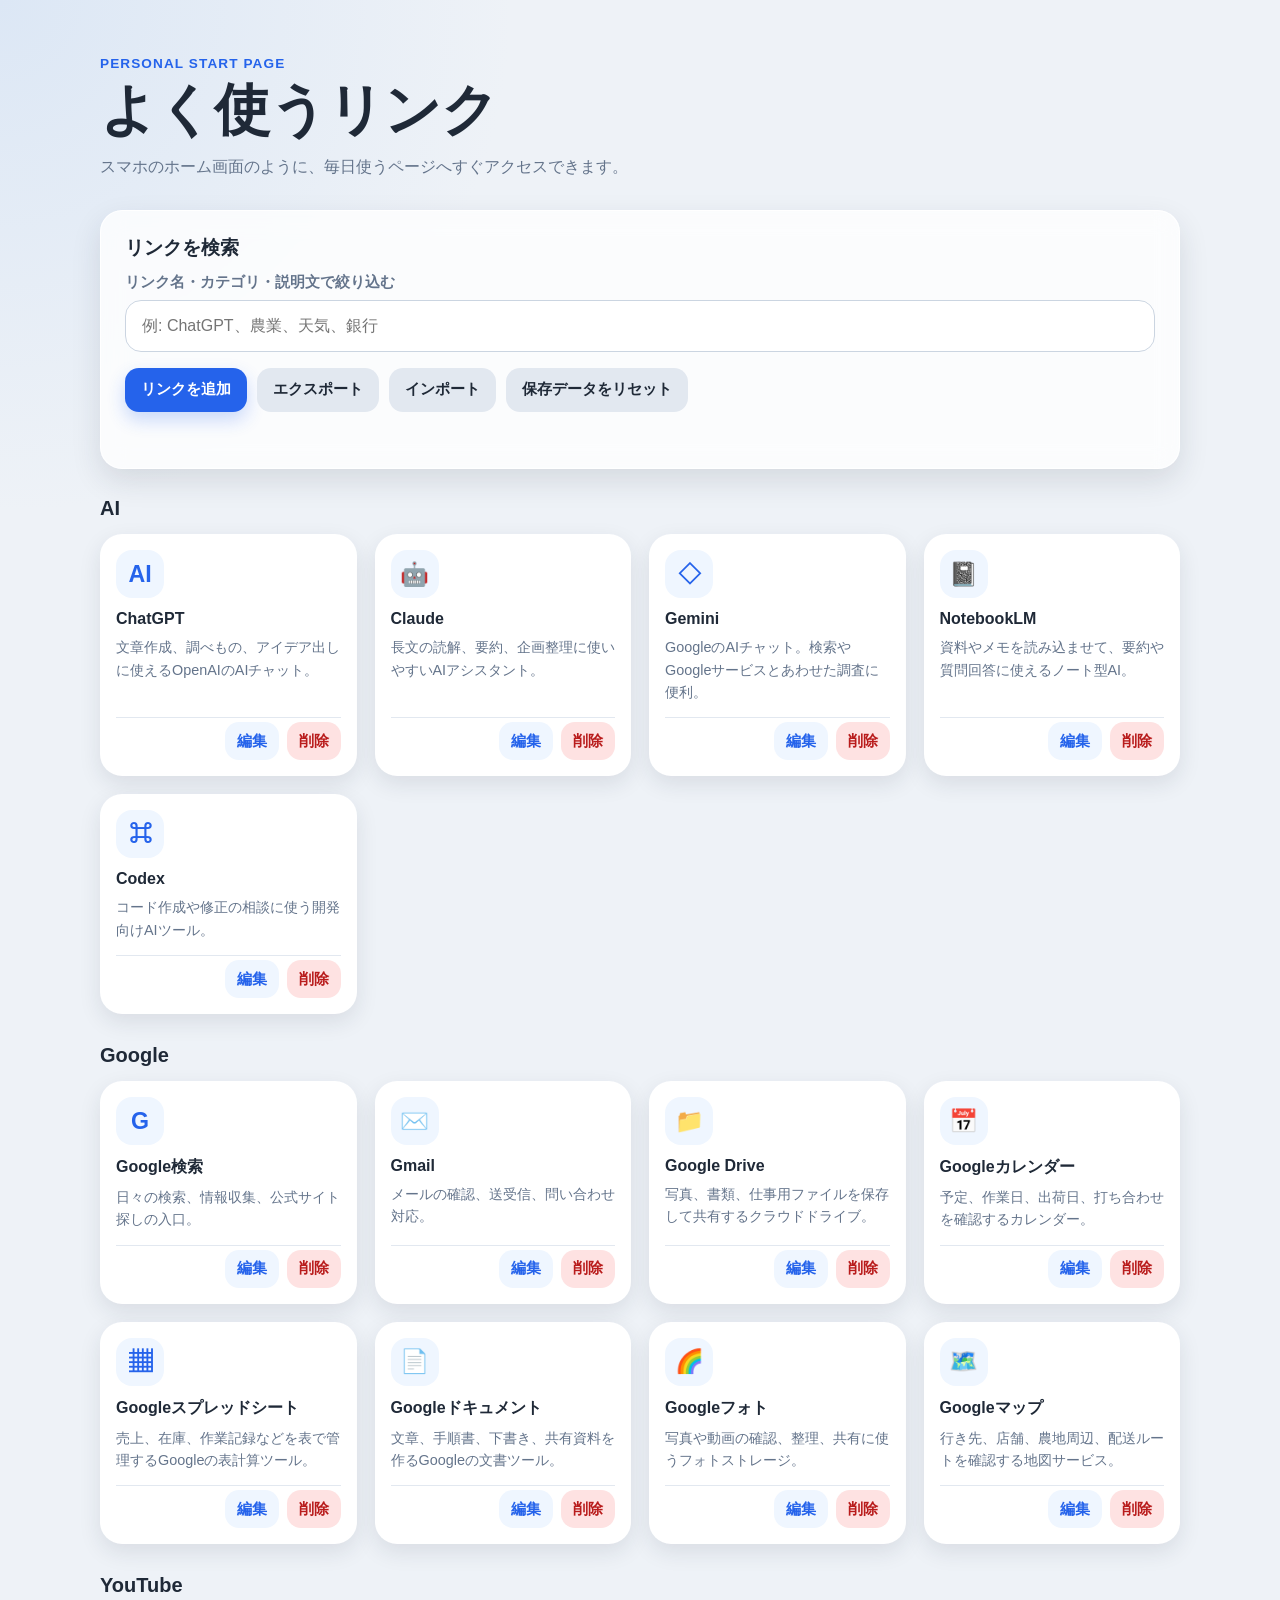
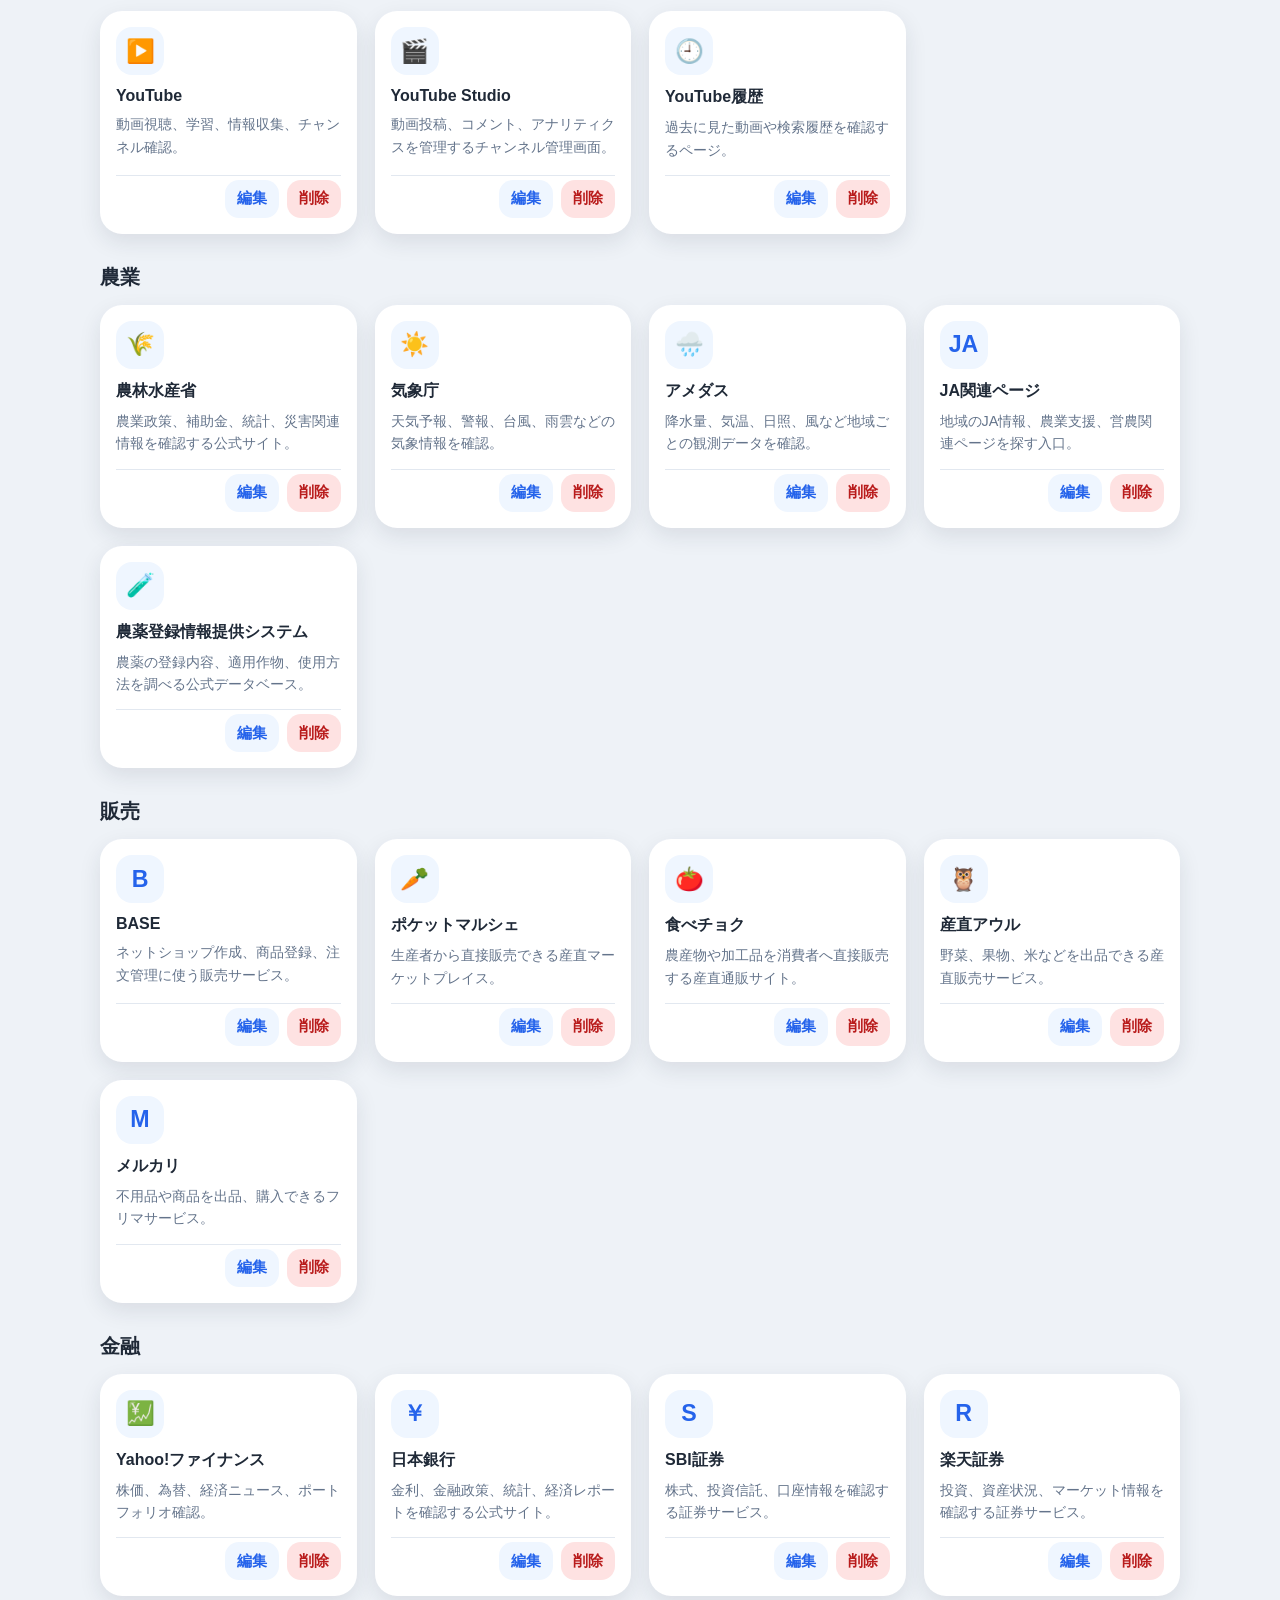
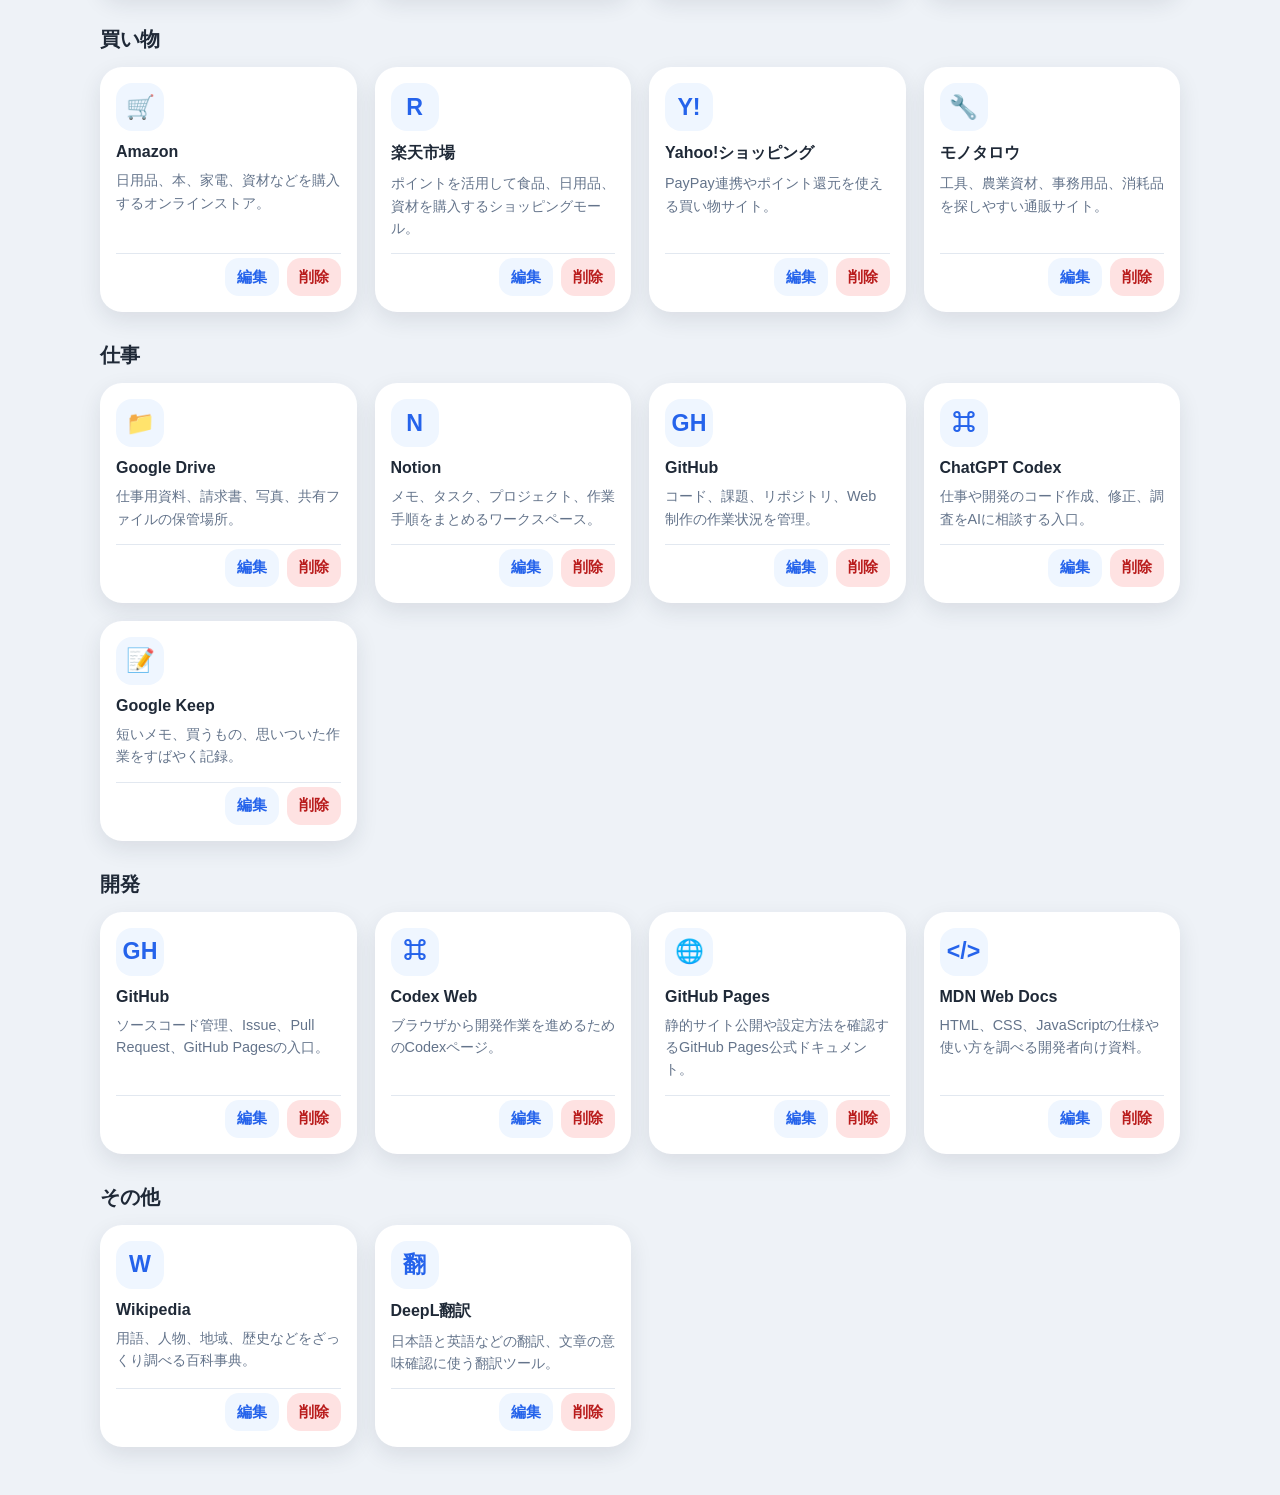
==== index.html @ db8b07ea "Add basic PWA support" ====
<!DOCTYPE html>
<html lang="ja">
<head>
  <meta charset="UTF-8">
  <meta name="viewport" content="width=device-width, initial-scale=1.0">
  <meta name="description" content="よく使うリンクを検索・追加・編集できる個人用スタートページです。">
  <meta name="theme-color" content="#2563eb">
  <title>My Start Page</title>
  <link rel="manifest" href="manifest.webmanifest">
  <link rel="icon" href="icon.svg" type="image/svg+xml">
  <link rel="stylesheet" href="style.css">
</head>
<body>
  <header class="hero">
    <div class="hero__content">
      <p class="hero__label">Personal Start Page</p>
      <h1>よく使うリンク</h1>
      <p class="hero__description">スマホのホーム画面のように、毎日使うページへすぐアクセスできます。</p>
    </div>
  </header>

  <main class="page">
    <section class="search-panel" aria-labelledby="search-title">
      <h2 id="search-title">リンクを検索</h2>
      <label class="search-panel__label" for="searchInput">リンク名・カテゴリ・説明文で絞り込む</label>
      <input
        id="searchInput"
        class="search-panel__input"
        type="search"
        placeholder="例: ChatGPT、農業、天気、銀行"
        autocomplete="off"
      >
      <div class="search-panel__actions">
        <button id="showFormButton" class="button button--primary" type="button">リンクを追加</button>
        <button id="exportButton" class="button button--secondary" type="button">エクスポート</button>
        <button id="importButton" class="button button--secondary" type="button">インポート</button>
        <button id="resetButton" class="button button--secondary" type="button">保存データをリセット</button>
      </div>
      <input id="importFileInput" class="visually-hidden" type="file" accept="application/json,.json">
      <p id="backupMessage" class="backup-message" role="status" aria-live="polite"></p>
    </section>

    <section id="linkFormPanel" class="link-form-panel" aria-labelledby="formTitle" hidden>
      <h2 id="formTitle">リンクを追加</h2>
      <p class="link-form-panel__help">リンク名・URL・カテゴリは必須です。URLは http:// または https:// で始まらない場合、自動で https:// を補完します。</p>
      <form id="linkForm" class="link-form">
        <div class="form-field">
          <label for="linkName">リンク名 <span aria-hidden="true">*</span></label>
          <input id="linkName" name="name" type="text" required autocomplete="off">
        </div>
        <div class="form-field">
          <label for="linkUrl">URL <span aria-hidden="true">*</span></label>
          <input id="linkUrl" name="url" type="text" required inputmode="url" autocomplete="url" placeholder="https://example.com">
        </div>
        <div class="form-field">
          <label for="linkCategory">カテゴリ <span aria-hidden="true">*</span></label>
          <input id="linkCategory" name="category" type="text" required autocomplete="off" placeholder="例: AI、仕事、買い物">
        </div>
        <div class="form-field">
          <label for="linkDescription">説明</label>
          <textarea id="linkDescription" name="description" rows="3" placeholder="どんな用途で使うリンクかを書きます"></textarea>
        </div>
        <div class="form-field">
          <label for="linkIcon">アイコン</label>
          <input id="linkIcon" name="icon" type="text" maxlength="4" autocomplete="off" placeholder="例: 🤖、G、AI">
        </div>
        <p id="formMessage" class="form-message" role="status" aria-live="polite"></p>
        <div class="link-form__actions">
          <button id="submitButton" class="button button--primary" type="submit">追加</button>
          <button id="cancelButton" class="button button--secondary" type="button">キャンセル</button>
        </div>
      </form>
    </section>

    <p id="emptyMessage" class="empty-message" hidden>該当するリンクがありません</p>

    <section id="linkSections" class="link-sections" aria-label="カテゴリ別リンク一覧"></section>
  </main>

  <script src="script.js"></script>
</body>
</html>
---- style.css ----
:root {
  --bg: #eef2f7;
  --bg-accent: #dce7f5;
  --card: #ffffff;
  --text: #1f2937;
  --muted: #64748b;
  --primary: #2563eb;
  --shadow: 0 12px 30px rgba(30, 41, 59, 0.12);
  --radius: 22px;
}

* {
  box-sizing: border-box;
}

body {
  margin: 0;
  min-height: 100vh;
  font-family: -apple-system, BlinkMacSystemFont, "Segoe UI", sans-serif;
  color: var(--text);
  background:
    radial-gradient(circle at top left, var(--bg-accent), transparent 32rem),
    var(--bg);
}

.hero {
  padding: 32px 18px 20px;
}

.hero__content {
  max-width: 1080px;
  margin: 0 auto;
}

.hero__label {
  margin: 0 0 8px;
  color: var(--primary);
  font-size: 0.85rem;
  font-weight: 700;
  letter-spacing: 0.08em;
  text-transform: uppercase;
}

h1 {
  margin: 0;
  font-size: clamp(2rem, 6vw, 3.5rem);
  line-height: 1.1;
}

.hero__description {
  max-width: 640px;
  margin: 12px 0 0;
  color: var(--muted);
  font-size: 1rem;
  line-height: 1.7;
}

.page {
  width: min(1080px, calc(100% - 28px));
  margin: 0 auto;
  padding-bottom: 48px;
}

.search-panel {
  margin: 10px 0 28px;
  padding: 18px;
  background: rgba(255, 255, 255, 0.78);
  border: 1px solid rgba(255, 255, 255, 0.86);
  border-radius: var(--radius);
  box-shadow: var(--shadow);
  backdrop-filter: blur(12px);
}

.search-panel h2 {
  margin: 0 0 12px;
  font-size: 1.2rem;
}

.search-panel__label {
  display: block;
  margin-bottom: 8px;
  color: var(--muted);
  font-size: 0.92rem;
  font-weight: 600;
}

.search-panel__input {
  width: 100%;
  min-height: 52px;
  padding: 0 16px;
  border: 1px solid #cbd5e1;
  border-radius: 16px;
  color: var(--text);
  background: #ffffff;
  font-size: 1rem;
  outline: none;
}

.search-panel__input:focus {
  border-color: var(--primary);
  box-shadow: 0 0 0 4px rgba(37, 99, 235, 0.14);
}

.link-sections {
  display: grid;
  gap: 30px;
}

.category__title {
  margin: 0 0 14px;
  font-size: 1.25rem;
}

.card-grid {
  display: grid;
  grid-template-columns: repeat(2, minmax(0, 1fr));
  gap: 14px;
}

.link-card {
  display: flex;
  min-height: 148px;
  padding: 16px;
  color: inherit;
  text-decoration: none;
  background: var(--card);
  border-radius: var(--radius);
  box-shadow: 0 8px 22px rgba(30, 41, 59, 0.1);
  transition: transform 160ms ease, box-shadow 160ms ease;
}

.link-card:hover,
.link-card:focus-visible {
  transform: translateY(-3px);
  box-shadow: 0 16px 34px rgba(30, 41, 59, 0.16);
}

.link-card:focus-visible {
  outline: 3px solid rgba(37, 99, 235, 0.45);
  outline-offset: 3px;
}

.link-card__content {
  display: flex;
  flex-direction: column;
  gap: 8px;
}

.link-card__icon {
  display: grid;
  width: 48px;
  height: 48px;
  place-items: center;
  border-radius: 16px;
  background: #eff6ff;
  color: var(--primary);
  font-size: 1.45rem;
  font-weight: 800;
}

.link-card__name {
  margin: 4px 0 0;
  font-size: 1rem;
  font-weight: 800;
}

.link-card__description {
  margin: 0;
  color: var(--muted);
  font-size: 0.9rem;
  line-height: 1.55;
}

.empty-message {
  margin: 26px 0;
  padding: 22px;
  text-align: center;
  color: var(--muted);
  background: rgba(255, 255, 255, 0.78);
  border-radius: var(--radius);
  box-shadow: var(--shadow);
}

@media (min-width: 680px) {
  .hero {
    padding-top: 56px;
  }

  .search-panel {
    padding: 24px;
  }

  .card-grid {
    grid-template-columns: repeat(3, minmax(0, 1fr));
    gap: 18px;
  }
}

@media (min-width: 980px) {
  .card-grid {
    grid-template-columns: repeat(4, minmax(0, 1fr));
  }
}

.search-panel__actions {
  display: flex;
  flex-wrap: wrap;
  gap: 10px;
  margin-top: 16px;
}

.backup-message {
  min-height: 1.4em;
  margin: 12px 0 0;
  color: var(--muted);
  font-size: 0.92rem;
  font-weight: 700;
  line-height: 1.5;
}

.backup-message--error {
  color: #b91c1c;
}

.backup-message--success {
  color: #047857;
}

.visually-hidden {
  position: absolute;
  width: 1px;
  height: 1px;
  padding: 0;
  margin: -1px;
  overflow: hidden;
  clip: rect(0, 0, 0, 0);
  white-space: nowrap;
  border: 0;
}

.button {
  min-height: 44px;
  padding: 0 16px;
  border: 0;
  border-radius: 14px;
  font: inherit;
  font-size: 0.95rem;
  font-weight: 800;
  cursor: pointer;
  transition: transform 140ms ease, box-shadow 140ms ease, background 140ms ease;
}

.button:hover,
.button:focus-visible {
  transform: translateY(-1px);
}

.button:focus-visible {
  outline: 3px solid rgba(37, 99, 235, 0.35);
  outline-offset: 3px;
}

.button--primary {
  color: #ffffff;
  background: var(--primary);
  box-shadow: 0 8px 18px rgba(37, 99, 235, 0.24);
}

.button--primary:hover,
.button--primary:focus-visible {
  background: #1d4ed8;
}

.button--secondary {
  color: var(--text);
  background: #e2e8f0;
}

.button--secondary:hover,
.button--secondary:focus-visible {
  background: #cbd5e1;
}

.button--ghost {
  min-height: 38px;
  padding: 0 12px;
  color: var(--primary);
  background: #eff6ff;
}

.button--danger {
  min-height: 38px;
  padding: 0 12px;
  color: #b91c1c;
  background: #fee2e2;
}

.link-form-panel {
  margin: -8px 0 28px;
  padding: 18px;
  background: rgba(255, 255, 255, 0.86);
  border: 1px solid rgba(255, 255, 255, 0.9);
  border-radius: var(--radius);
  box-shadow: var(--shadow);
  backdrop-filter: blur(12px);
}

.link-form-panel h2 {
  margin: 0 0 8px;
  font-size: 1.2rem;
}

.link-form-panel__help {
  margin: 0 0 16px;
  color: var(--muted);
  font-size: 0.92rem;
  line-height: 1.65;
}

.link-form {
  display: grid;
  gap: 14px;
}

.form-field {
  display: grid;
  gap: 7px;
}

.form-field label {
  color: var(--text);
  font-size: 0.92rem;
  font-weight: 800;
}

.form-field input,
.form-field textarea {
  width: 100%;
  min-height: 48px;
  padding: 12px 14px;
  border: 1px solid #cbd5e1;
  border-radius: 14px;
  color: var(--text);
  background: #ffffff;
  font: inherit;
  font-size: 1rem;
  outline: none;
}

.form-field textarea {
  resize: vertical;
  line-height: 1.5;
}

.form-field input:focus,
.form-field textarea:focus {
  border-color: var(--primary);
  box-shadow: 0 0 0 4px rgba(37, 99, 235, 0.14);
}

.form-message {
  min-height: 1.4em;
  margin: 0;
  color: #b91c1c;
  font-size: 0.92rem;
  font-weight: 700;
}

.link-form__actions {
  display: flex;
  flex-wrap: wrap;
  gap: 10px;
}

.link-card {
  flex-direction: column;
  justify-content: space-between;
  gap: 14px;
}

.link-card__main {
  display: flex;
  color: inherit;
  text-decoration: none;
}

.link-card__main:focus-visible {
  outline: 3px solid rgba(37, 99, 235, 0.45);
  outline-offset: 3px;
  border-radius: 16px;
}

.link-card__actions {
  display: flex;
  justify-content: flex-end;
  gap: 8px;
  padding-top: 4px;
  border-top: 1px solid #e2e8f0;
}

@media (min-width: 680px) {
  .link-form-panel {
    padding: 24px;
  }

  .link-form {
    grid-template-columns: repeat(2, minmax(0, 1fr));
  }

  .form-field:nth-child(4) {
    grid-column: 1 / -1;
  }

  .form-message,
  .link-form__actions {
    grid-column: 1 / -1;
  }
}
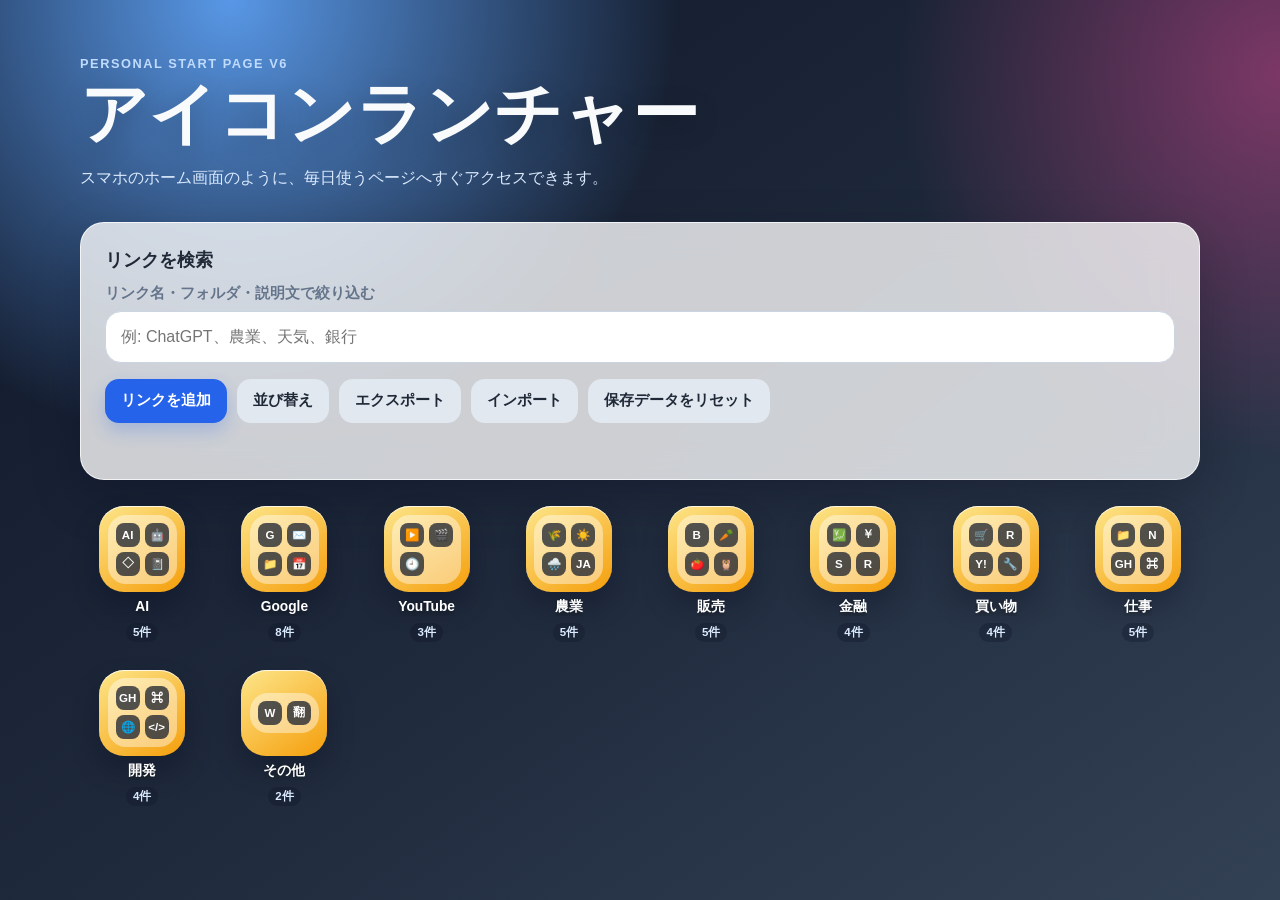
==== commit 51b154e9: "Redesign startpage as v6 icon launcher" ====
--- a/index.html
+++ b/index.html
@@ -13,8 +13,8 @@
 <body>
   <header class="hero">
     <div class="hero__content">
-      <p class="hero__label">Personal Start Page</p>
-      <h1>よく使うリンク</h1>
+      <p class="hero__label">Personal Start Page v6</p>
+      <h1>アイコンランチャー</h1>
       <p class="hero__description">スマホのホーム画面のように、毎日使うページへすぐアクセスできます。</p>
     </div>
   </header>
@@ -22,7 +22,7 @@
   <main class="page">
     <section class="search-panel" aria-labelledby="search-title">
       <h2 id="search-title">リンクを検索</h2>
-      <label class="search-panel__label" for="searchInput">リンク名・カテゴリ・説明文で絞り込む</label>
+      <label class="search-panel__label" for="searchInput">リンク名・フォルダ・説明文で絞り込む</label>
       <input
         id="searchInput"
         class="search-panel__input"
@@ -32,6 +32,7 @@
       >
       <div class="search-panel__actions">
         <button id="showFormButton" class="button button--primary" type="button">リンクを追加</button>
+        <button id="editModeButton" class="button button--secondary" type="button" aria-pressed="false">並び替え</button>
         <button id="exportButton" class="button button--secondary" type="button">エクスポート</button>
         <button id="importButton" class="button button--secondary" type="button">インポート</button>
         <button id="resetButton" class="button button--secondary" type="button">保存データをリセット</button>
@@ -42,7 +43,7 @@
 
     <section id="linkFormPanel" class="link-form-panel" aria-labelledby="formTitle" hidden>
       <h2 id="formTitle">リンクを追加</h2>
-      <p class="link-form-panel__help">リンク名・URL・カテゴリは必須です。URLは http:// または https:// で始まらない場合、自動で https:// を補完します。</p>
+      <p class="link-form-panel__help">リンク名・URL・フォルダは必須です。URLは http:// または https:// で始まらない場合、自動で https:// を補完します。</p>
       <form id="linkForm" class="link-form">
         <div class="form-field">
           <label for="linkName">リンク名 <span aria-hidden="true">*</span></label>
@@ -53,8 +54,9 @@
           <input id="linkUrl" name="url" type="text" required inputmode="url" autocomplete="url" placeholder="https://example.com">
         </div>
         <div class="form-field">
-          <label for="linkCategory">カテゴリ <span aria-hidden="true">*</span></label>
-          <input id="linkCategory" name="category" type="text" required autocomplete="off" placeholder="例: AI、仕事、買い物">
+          <label for="linkCategory">フォルダ <span aria-hidden="true">*</span></label>
+          <input id="linkCategory" name="category" type="text" required autocomplete="off" list="folderSuggestions" placeholder="例: AI、仕事、買い物">
+          <datalist id="folderSuggestions"></datalist>
         </div>
         <div class="form-field">
           <label for="linkDescription">説明</label>
@@ -74,7 +76,7 @@
 
     <p id="emptyMessage" class="empty-message" hidden>該当するリンクがありません</p>
 
-    <section id="linkSections" class="link-sections" aria-label="カテゴリ別リンク一覧"></section>
+    <section id="launcherView" class="launcher-view" aria-label="アイコンランチャー"></section>
   </main>
 
   <script src="script.js"></script>
--- a/style.css
+++ b/style.css
@@ -1,418 +1,87 @@
 :root {
-  --bg: #eef2f7;
-  --bg-accent: #dce7f5;
-  --card: #ffffff;
-  --text: #1f2937;
+  --bg: #101827;
+  --bg-accent: #2563eb;
+  --glass: rgba(255, 255, 255, 0.78);
+  --text: #f8fafc;
+  --panel-text: #1f2937;
   --muted: #64748b;
   --primary: #2563eb;
-  --shadow: 0 12px 30px rgba(30, 41, 59, 0.12);
-  --radius: 22px;
+  --danger: #b91c1c;
+  --shadow: 0 18px 50px rgba(2, 6, 23, 0.22);
+  --radius: 24px;
 }
-
-* {
-  box-sizing: border-box;
-}
-
+* { box-sizing: border-box; }
 body {
   margin: 0;
   min-height: 100vh;
   font-family: -apple-system, BlinkMacSystemFont, "Segoe UI", sans-serif;
   color: var(--text);
   background:
-    radial-gradient(circle at top left, var(--bg-accent), transparent 32rem),
-    var(--bg);
+    radial-gradient(circle at 18% 0%, rgba(96, 165, 250, 0.9), transparent 28rem),
+    radial-gradient(circle at 100% 8%, rgba(236, 72, 153, 0.45), transparent 24rem),
+    linear-gradient(145deg, #0f172a 0%, #1e293b 52%, #334155 100%);
 }
-
-.hero {
-  padding: 32px 18px 20px;
-}
-
-.hero__content {
-  max-width: 1080px;
-  margin: 0 auto;
-}
-
-.hero__label {
-  margin: 0 0 8px;
-  color: var(--primary);
-  font-size: 0.85rem;
-  font-weight: 700;
-  letter-spacing: 0.08em;
-  text-transform: uppercase;
-}
-
-h1 {
-  margin: 0;
-  font-size: clamp(2rem, 6vw, 3.5rem);
-  line-height: 1.1;
-}
-
-.hero__description {
-  max-width: 640px;
-  margin: 12px 0 0;
-  color: var(--muted);
-  font-size: 1rem;
-  line-height: 1.7;
-}
-
-.page {
-  width: min(1080px, calc(100% - 28px));
-  margin: 0 auto;
-  padding-bottom: 48px;
-}
-
-.search-panel {
-  margin: 10px 0 28px;
-  padding: 18px;
-  background: rgba(255, 255, 255, 0.78);
-  border: 1px solid rgba(255, 255, 255, 0.86);
+.hero { padding: 34px 18px 18px; }
+.hero__content, .page { width: min(1120px, calc(100% - 28px)); margin: 0 auto; }
+.hero__label { margin: 0 0 8px; color: #bfdbfe; font-size: 0.8rem; font-weight: 800; letter-spacing: 0.12em; text-transform: uppercase; }
+h1 { margin: 0; font-size: clamp(2.1rem, 7vw, 4.2rem); line-height: 1.05; text-shadow: 0 8px 28px rgba(0,0,0,.24); }
+h2 { margin: 0; }
+.hero__description { max-width: 650px; margin: 14px 0 0; color: #dbeafe; font-size: 1rem; line-height: 1.75; }
+.page { padding-bottom: 52px; }
+.search-panel, .link-form-panel, .empty-message {
+  color: var(--panel-text);
+  background: var(--glass);
+  border: 1px solid rgba(255,255,255,.76);
   border-radius: var(--radius);
   box-shadow: var(--shadow);
-  backdrop-filter: blur(12px);
+  backdrop-filter: blur(18px);
 }
-
-.search-panel h2 {
-  margin: 0 0 12px;
-  font-size: 1.2rem;
+.search-panel { margin: 12px 0 26px; padding: 18px; }
+.search-panel h2, .link-form-panel h2 { margin-bottom: 12px; font-size: 1.15rem; }
+.search-panel__label { display: block; margin-bottom: 8px; color: var(--muted); font-size: .92rem; font-weight: 700; }
+.search-panel__input, .form-field input, .form-field textarea {
+  width: 100%; min-height: 52px; padding: 12px 15px; border: 1px solid #cbd5e1; border-radius: 16px; color: var(--panel-text); background: #fff; font: inherit; font-size: 1rem; outline: none;
 }
-
-.search-panel__label {
-  display: block;
-  margin-bottom: 8px;
-  color: var(--muted);
-  font-size: 0.92rem;
-  font-weight: 600;
+.search-panel__input:focus, .form-field input:focus, .form-field textarea:focus { border-color: var(--primary); box-shadow: 0 0 0 4px rgba(37,99,235,.14); }
+.search-panel__actions, .link-form__actions { display: flex; flex-wrap: wrap; gap: 10px; margin-top: 16px; }
+.button { min-height: 44px; padding: 0 16px; border: 0; border-radius: 14px; font: inherit; font-size: .95rem; font-weight: 800; cursor: pointer; transition: transform .14s ease, background .14s ease; }
+.button:hover, .button:focus-visible { transform: translateY(-1px); }
+.button:focus-visible, .mini-button:focus-visible, .app-icon:focus-visible { outline: 3px solid rgba(147,197,253,.75); outline-offset: 3px; }
+.button--primary { color: #fff; background: var(--primary); box-shadow: 0 8px 18px rgba(37,99,235,.24); }
+.button--secondary { color: var(--panel-text); background: #e2e8f0; }
+.button[aria-pressed="true"] { color: #fff; background: #0f172a; }
+.backup-message, .form-message { min-height: 1.4em; margin: 12px 0 0; color: var(--muted); font-size: .92rem; font-weight: 700; line-height: 1.5; }
+.backup-message--error, .form-message { color: var(--danger); }
+.backup-message--success { color: #047857; }
+.visually-hidden { position: absolute; width: 1px; height: 1px; padding: 0; margin: -1px; overflow: hidden; clip: rect(0,0,0,0); white-space: nowrap; border: 0; }
+.link-form-panel { margin: -8px 0 28px; padding: 18px; }
+.link-form-panel__help { margin: 0 0 16px; color: var(--muted); font-size: .92rem; line-height: 1.65; }
+.link-form { display: grid; gap: 14px; }
+.form-field { display: grid; gap: 7px; }
+.form-field label { color: var(--panel-text); font-size: .92rem; font-weight: 800; }
+.form-field textarea { resize: vertical; line-height: 1.5; }
+.launcher-view { display: grid; gap: 18px; }
+.icon-grid { display: grid; grid-template-columns: repeat(auto-fill, minmax(92px, 1fr)); gap: 22px 14px; align-items: start; }
+.launcher-item { position: relative; display: grid; justify-items: center; gap: 7px; min-width: 0; touch-action: manipulation; user-select: none; }
+.app-icon {
+  display: grid; width: 74px; height: 74px; place-items: center; border: 0; border-radius: 22px; color: #0f172a; text-decoration: none; background: linear-gradient(145deg, rgba(255,255,255,.98), rgba(219,234,254,.94)); box-shadow: 0 14px 28px rgba(2,6,23,.24), inset 0 1px 0 rgba(255,255,255,.8); cursor: pointer; transition: transform .16s ease, box-shadow .16s ease;
 }
-
-.search-panel__input {
-  width: 100%;
-  min-height: 52px;
-  padding: 0 16px;
-  border: 1px solid #cbd5e1;
-  border-radius: 16px;
-  color: var(--text);
-  background: #ffffff;
-  font-size: 1rem;
-  outline: none;
-}
-
-.search-panel__input:focus {
-  border-color: var(--primary);
-  box-shadow: 0 0 0 4px rgba(37, 99, 235, 0.14);
-}
-
-.link-sections {
-  display: grid;
-  gap: 30px;
-}
-
-.category__title {
-  margin: 0 0 14px;
-  font-size: 1.25rem;
-}
-
-.card-grid {
-  display: grid;
-  grid-template-columns: repeat(2, minmax(0, 1fr));
-  gap: 14px;
-}
-
-.link-card {
-  display: flex;
-  min-height: 148px;
-  padding: 16px;
-  color: inherit;
-  text-decoration: none;
-  background: var(--card);
-  border-radius: var(--radius);
-  box-shadow: 0 8px 22px rgba(30, 41, 59, 0.1);
-  transition: transform 160ms ease, box-shadow 160ms ease;
-}
-
-.link-card:hover,
-.link-card:focus-visible {
-  transform: translateY(-3px);
-  box-shadow: 0 16px 34px rgba(30, 41, 59, 0.16);
-}
-
-.link-card:focus-visible {
-  outline: 3px solid rgba(37, 99, 235, 0.45);
-  outline-offset: 3px;
-}
-
-.link-card__content {
-  display: flex;
-  flex-direction: column;
-  gap: 8px;
-}
-
-.link-card__icon {
-  display: grid;
-  width: 48px;
-  height: 48px;
-  place-items: center;
-  border-radius: 16px;
-  background: #eff6ff;
-  color: var(--primary);
-  font-size: 1.45rem;
-  font-weight: 800;
-}
-
-.link-card__name {
-  margin: 4px 0 0;
-  font-size: 1rem;
-  font-weight: 800;
-}
-
-.link-card__description {
-  margin: 0;
-  color: var(--muted);
-  font-size: 0.9rem;
-  line-height: 1.55;
-}
-
-.empty-message {
-  margin: 26px 0;
-  padding: 22px;
-  text-align: center;
-  color: var(--muted);
-  background: rgba(255, 255, 255, 0.78);
-  border-radius: var(--radius);
-  box-shadow: var(--shadow);
-}
-
-@media (min-width: 680px) {
-  .hero {
-    padding-top: 56px;
-  }
-
-  .search-panel {
-    padding: 24px;
-  }
-
-  .card-grid {
-    grid-template-columns: repeat(3, minmax(0, 1fr));
-    gap: 18px;
-  }
-}
-
-@media (min-width: 980px) {
-  .card-grid {
-    grid-template-columns: repeat(4, minmax(0, 1fr));
-  }
-}
-
-.search-panel__actions {
-  display: flex;
-  flex-wrap: wrap;
-  gap: 10px;
-  margin-top: 16px;
-}
-
-.backup-message {
-  min-height: 1.4em;
-  margin: 12px 0 0;
-  color: var(--muted);
-  font-size: 0.92rem;
-  font-weight: 700;
-  line-height: 1.5;
-}
-
-.backup-message--error {
-  color: #b91c1c;
-}
-
-.backup-message--success {
-  color: #047857;
-}
-
-.visually-hidden {
-  position: absolute;
-  width: 1px;
-  height: 1px;
-  padding: 0;
-  margin: -1px;
-  overflow: hidden;
-  clip: rect(0, 0, 0, 0);
-  white-space: nowrap;
-  border: 0;
-}
-
-.button {
-  min-height: 44px;
-  padding: 0 16px;
-  border: 0;
-  border-radius: 14px;
-  font: inherit;
-  font-size: 0.95rem;
-  font-weight: 800;
-  cursor: pointer;
-  transition: transform 140ms ease, box-shadow 140ms ease, background 140ms ease;
-}
-
-.button:hover,
-.button:focus-visible {
-  transform: translateY(-1px);
-}
-
-.button:focus-visible {
-  outline: 3px solid rgba(37, 99, 235, 0.35);
-  outline-offset: 3px;
-}
-
-.button--primary {
-  color: #ffffff;
-  background: var(--primary);
-  box-shadow: 0 8px 18px rgba(37, 99, 235, 0.24);
-}
-
-.button--primary:hover,
-.button--primary:focus-visible {
-  background: #1d4ed8;
-}
-
-.button--secondary {
-  color: var(--text);
-  background: #e2e8f0;
-}
-
-.button--secondary:hover,
-.button--secondary:focus-visible {
-  background: #cbd5e1;
-}
-
-.button--ghost {
-  min-height: 38px;
-  padding: 0 12px;
-  color: var(--primary);
-  background: #eff6ff;
-}
-
-.button--danger {
-  min-height: 38px;
-  padding: 0 12px;
-  color: #b91c1c;
-  background: #fee2e2;
-}
-
-.link-form-panel {
-  margin: -8px 0 28px;
-  padding: 18px;
-  background: rgba(255, 255, 255, 0.86);
-  border: 1px solid rgba(255, 255, 255, 0.9);
-  border-radius: var(--radius);
-  box-shadow: var(--shadow);
-  backdrop-filter: blur(12px);
-}
-
-.link-form-panel h2 {
-  margin: 0 0 8px;
-  font-size: 1.2rem;
-}
-
-.link-form-panel__help {
-  margin: 0 0 16px;
-  color: var(--muted);
-  font-size: 0.92rem;
-  line-height: 1.65;
-}
-
-.link-form {
-  display: grid;
-  gap: 14px;
-}
-
-.form-field {
-  display: grid;
-  gap: 7px;
-}
-
-.form-field label {
-  color: var(--text);
-  font-size: 0.92rem;
-  font-weight: 800;
-}
-
-.form-field input,
-.form-field textarea {
-  width: 100%;
-  min-height: 48px;
-  padding: 12px 14px;
-  border: 1px solid #cbd5e1;
-  border-radius: 14px;
-  color: var(--text);
-  background: #ffffff;
-  font: inherit;
-  font-size: 1rem;
-  outline: none;
-}
-
-.form-field textarea {
-  resize: vertical;
-  line-height: 1.5;
-}
-
-.form-field input:focus,
-.form-field textarea:focus {
-  border-color: var(--primary);
-  box-shadow: 0 0 0 4px rgba(37, 99, 235, 0.14);
-}
-
-.form-message {
-  min-height: 1.4em;
-  margin: 0;
-  color: #b91c1c;
-  font-size: 0.92rem;
-  font-weight: 700;
-}
-
-.link-form__actions {
-  display: flex;
-  flex-wrap: wrap;
-  gap: 10px;
-}
-
-.link-card {
-  flex-direction: column;
-  justify-content: space-between;
-  gap: 14px;
-}
-
-.link-card__main {
-  display: flex;
-  color: inherit;
-  text-decoration: none;
-}
-
-.link-card__main:focus-visible {
-  outline: 3px solid rgba(37, 99, 235, 0.45);
-  outline-offset: 3px;
-  border-radius: 16px;
-}
-
-.link-card__actions {
-  display: flex;
-  justify-content: flex-end;
-  gap: 8px;
-  padding-top: 4px;
-  border-top: 1px solid #e2e8f0;
-}
-
-@media (min-width: 680px) {
-  .link-form-panel {
-    padding: 24px;
-  }
-
-  .link-form {
-    grid-template-columns: repeat(2, minmax(0, 1fr));
-  }
-
-  .form-field:nth-child(4) {
-    grid-column: 1 / -1;
-  }
-
-  .form-message,
-  .link-form__actions {
-    grid-column: 1 / -1;
-  }
-}
+.app-icon:hover { transform: translateY(-3px) scale(1.02); box-shadow: 0 18px 34px rgba(2,6,23,.3), inset 0 1px 0 rgba(255,255,255,.8); }
+.app-icon__mark { display: grid; place-items: center; width: 56px; height: 56px; border-radius: 18px; color: #fff; background: linear-gradient(145deg, #2563eb, #7c3aed); font-size: 1.35rem; font-weight: 900; letter-spacing: -.04em; }
+.app-icon--folder { background: linear-gradient(145deg, #fde68a, #f59e0b); }
+.folder-preview { display: grid; grid-template-columns: repeat(2, 24px); gap: 5px; padding: 8px; border-radius: 18px; background: rgba(255,255,255,.42); }
+.folder-preview span { display: grid; width: 24px; height: 24px; place-items: center; border-radius: 8px; color: #fff; background: rgba(15,23,42,.72); font-size: .72rem; font-weight: 900; overflow: hidden; }
+.launcher-item__name { max-width: 96px; color: #fff; font-size: .86rem; font-weight: 800; line-height: 1.22; text-align: center; text-shadow: 0 2px 8px rgba(0,0,0,.45); display: -webkit-box; -webkit-line-clamp: 2; -webkit-box-orient: vertical; overflow: hidden; }
+.launcher-item__meta { padding: 2px 7px; border-radius: 999px; color: #dbeafe; background: rgba(15,23,42,.34); font-size: .72rem; font-weight: 800; }
+.launcher-item__actions { display: none; flex-wrap: wrap; justify-content: center; gap: 5px; }
+.launcher-item.is-editing .launcher-item__actions, .launcher-item.is-editing > .reorder-buttons { display: flex; }
+.launcher-item.is-editing .app-icon { animation: wiggle 1s infinite ease-in-out; cursor: grab; }
+.launcher-item.is-dragging { opacity: .55; transform: scale(.96); }
+.mini-button { min-height: 30px; padding: 0 8px; border: 0; border-radius: 10px; color: #0f172a; background: rgba(255,255,255,.88); font: inherit; font-size: .76rem; font-weight: 900; cursor: pointer; }
+.mini-button--danger { color: var(--danger); background: #fee2e2; }
+.reorder-buttons { display: none; gap: 5px; }
+.folder-header { display: flex; align-items: center; gap: 14px; color: #fff; }
+.folder-header h2, .search-results-title { color: #fff; font-size: clamp(1.35rem, 4vw, 2rem); text-shadow: 0 4px 14px rgba(0,0,0,.28); }
+.empty-message { margin: 18px 0; padding: 22px; text-align: center; }
+@keyframes wiggle { 0%,100% { transform: rotate(-.6deg); } 50% { transform: rotate(.6deg); } }
+@media (min-width: 680px) { .hero { padding-top: 56px; } .search-panel, .link-form-panel { padding: 24px; } .icon-grid { grid-template-columns: repeat(auto-fill, minmax(112px, 1fr)); gap: 28px 18px; } .app-icon { width: 86px; height: 86px; border-radius: 25px; } .app-icon__mark { width: 64px; height: 64px; font-size: 1.55rem; } .launcher-item__name { max-width: 112px; } .link-form { grid-template-columns: repeat(2, minmax(0, 1fr)); } .form-field:nth-child(4), .form-message, .link-form__actions { grid-column: 1 / -1; } }
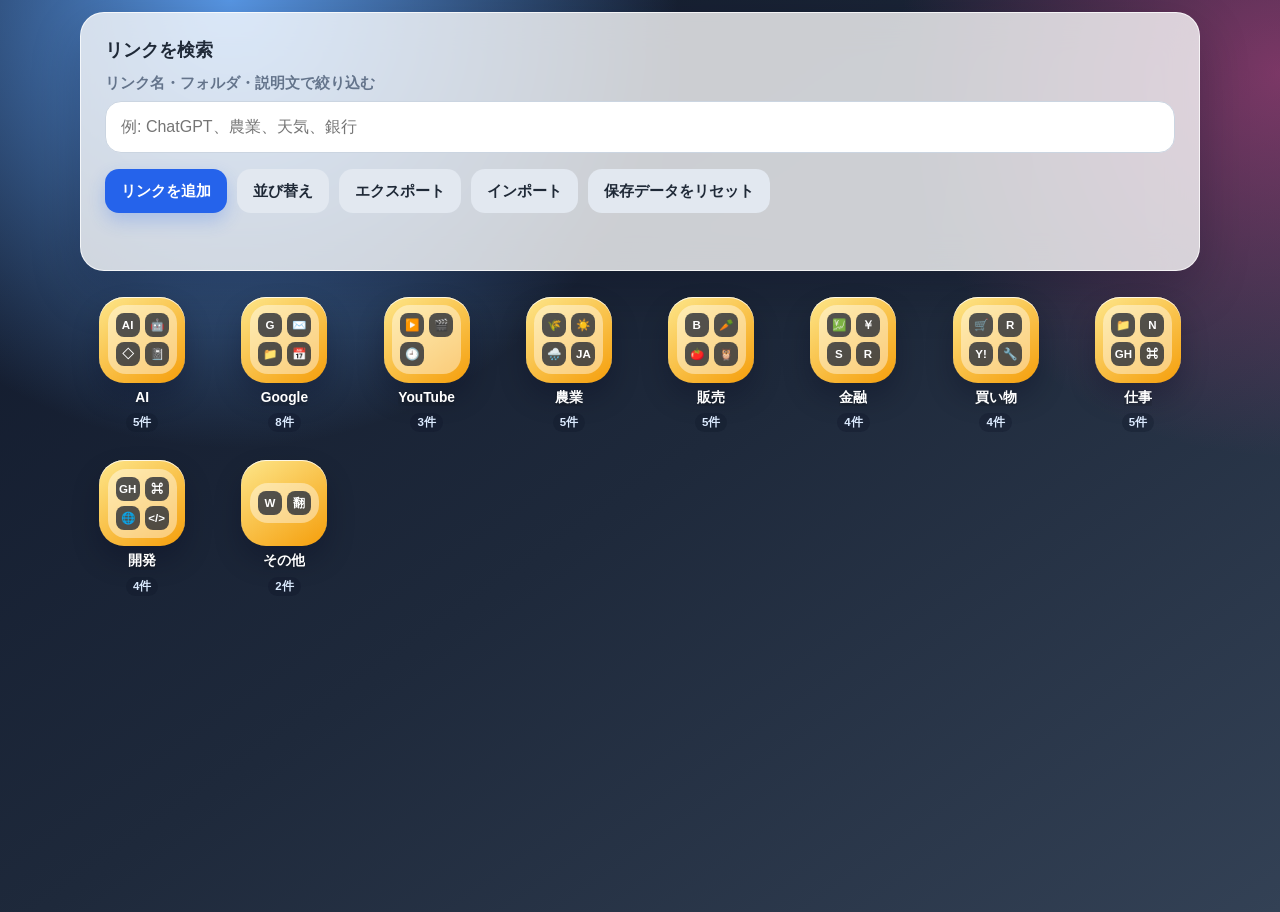
==== commit e97dab3c: "Remove launcher hero copy" ====
--- a/index.html
+++ b/index.html
@@ -11,14 +11,6 @@
   <link rel="stylesheet" href="style.css">
 </head>
 <body>
-  <header class="hero">
-    <div class="hero__content">
-      <p class="hero__label">Personal Start Page v6</p>
-      <h1>アイコンランチャー</h1>
-      <p class="hero__description">スマホのホーム画面のように、毎日使うページへすぐアクセスできます。</p>
-    </div>
-  </header>
-
   <main class="page">
     <section class="search-panel" aria-labelledby="search-title">
       <h2 id="search-title">リンクを検索</h2>
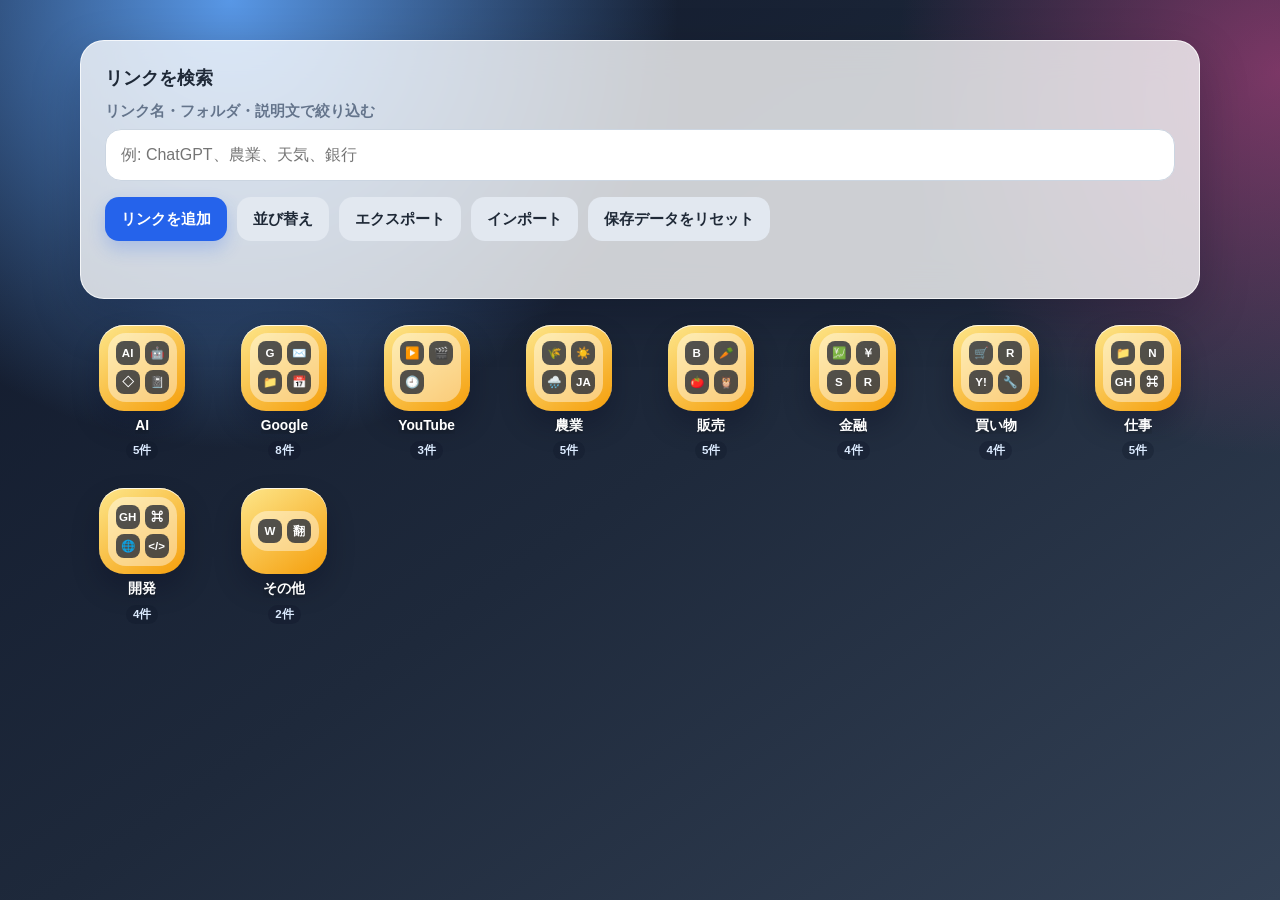
==== commit e762c46d: "Rename launcher view label" ====
--- a/index.html
+++ b/index.html
@@ -68,7 +68,7 @@
 
     <p id="emptyMessage" class="empty-message" hidden>該当するリンクがありません</p>
 
-    <section id="launcherView" class="launcher-view" aria-label="アイコンランチャー"></section>
+    <section id="launcherView" class="launcher-view" aria-label="リンク一覧"></section>
   </main>
 
   <script src="script.js"></script>
--- a/style.css
+++ b/style.css
@@ -21,13 +21,8 @@
     radial-gradient(circle at 100% 8%, rgba(236, 72, 153, 0.45), transparent 24rem),
     linear-gradient(145deg, #0f172a 0%, #1e293b 52%, #334155 100%);
 }
-.hero { padding: 34px 18px 18px; }
-.hero__content, .page { width: min(1120px, calc(100% - 28px)); margin: 0 auto; }
-.hero__label { margin: 0 0 8px; color: #bfdbfe; font-size: 0.8rem; font-weight: 800; letter-spacing: 0.12em; text-transform: uppercase; }
-h1 { margin: 0; font-size: clamp(2.1rem, 7vw, 4.2rem); line-height: 1.05; text-shadow: 0 8px 28px rgba(0,0,0,.24); }
+.page { width: min(1120px, calc(100% - 28px)); margin: 0 auto; padding: 18px 0 52px; }
 h2 { margin: 0; }
-.hero__description { max-width: 650px; margin: 14px 0 0; color: #dbeafe; font-size: 1rem; line-height: 1.75; }
-.page { padding-bottom: 52px; }
 .search-panel, .link-form-panel, .empty-message {
   color: var(--panel-text);
   background: var(--glass);
@@ -84,4 +79,4 @@
 .folder-header h2, .search-results-title { color: #fff; font-size: clamp(1.35rem, 4vw, 2rem); text-shadow: 0 4px 14px rgba(0,0,0,.28); }
 .empty-message { margin: 18px 0; padding: 22px; text-align: center; }
 @keyframes wiggle { 0%,100% { transform: rotate(-.6deg); } 50% { transform: rotate(.6deg); } }
-@media (min-width: 680px) { .hero { padding-top: 56px; } .search-panel, .link-form-panel { padding: 24px; } .icon-grid { grid-template-columns: repeat(auto-fill, minmax(112px, 1fr)); gap: 28px 18px; } .app-icon { width: 86px; height: 86px; border-radius: 25px; } .app-icon__mark { width: 64px; height: 64px; font-size: 1.55rem; } .launcher-item__name { max-width: 112px; } .link-form { grid-template-columns: repeat(2, minmax(0, 1fr)); } .form-field:nth-child(4), .form-message, .link-form__actions { grid-column: 1 / -1; } }
+@media (min-width: 680px) { .page { padding-top: 28px; } .search-panel, .link-form-panel { padding: 24px; } .icon-grid { grid-template-columns: repeat(auto-fill, minmax(112px, 1fr)); gap: 28px 18px; } .app-icon { width: 86px; height: 86px; border-radius: 25px; } .app-icon__mark { width: 64px; height: 64px; font-size: 1.55rem; } .launcher-item__name { max-width: 112px; } .link-form { grid-template-columns: repeat(2, minmax(0, 1fr)); } .form-field:nth-child(4), .form-message, .link-form__actions { grid-column: 1 / -1; } }
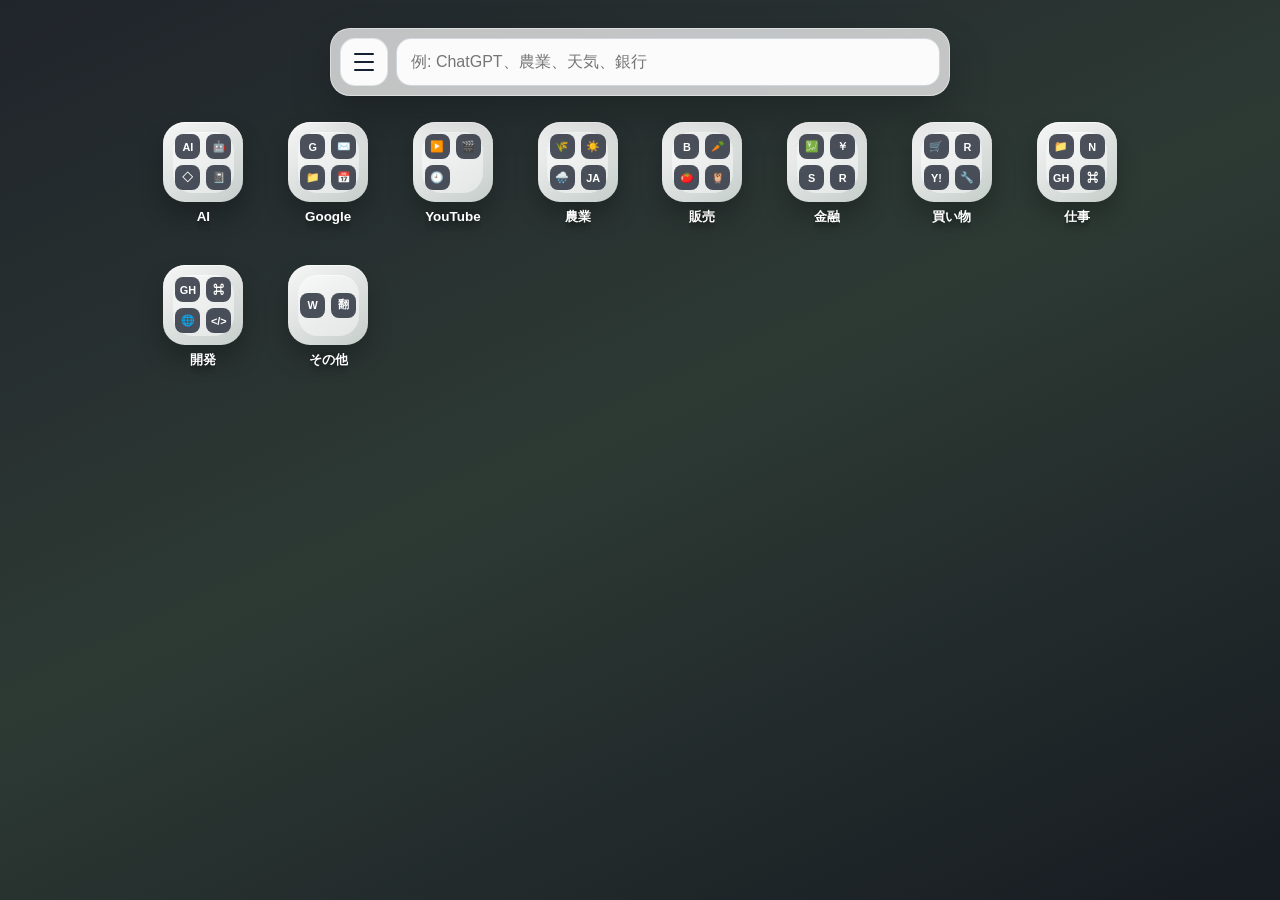
==== commit 452beb74: "Refine mobile home screen launcher" ====
--- a/index.html
+++ b/index.html
@@ -3,35 +3,45 @@
 <head>
   <meta charset="UTF-8">
   <meta name="viewport" content="width=device-width, initial-scale=1.0">
-  <meta name="description" content="よく使うリンクを検索・追加・編集できる個人用スタートページです。">
-  <meta name="theme-color" content="#2563eb">
-  <title>My Start Page</title>
+  <meta name="description" content="よく使うリンクをスマホのホーム画面のように整理できる個人用スタートページです。">
+  <meta name="theme-color" content="#1f2937">
+  <title>Startpage Launcher</title>
   <link rel="manifest" href="manifest.webmanifest">
   <link rel="icon" href="icon.svg" type="image/svg+xml">
-  <link rel="stylesheet" href="style.css">
+  <link rel="stylesheet" href="style.css?v=home-screen-v9">
 </head>
 <body>
   <main class="page">
     <section class="search-panel" aria-labelledby="search-title">
-      <h2 id="search-title">リンクを検索</h2>
-      <label class="search-panel__label" for="searchInput">リンク名・フォルダ・説明文で絞り込む</label>
-      <input
-        id="searchInput"
-        class="search-panel__input"
-        type="search"
-        placeholder="例: ChatGPT、農業、天気、銀行"
-        autocomplete="off"
-      >
-      <div class="search-panel__actions">
+      <h2 id="search-title" class="visually-hidden">リンクを検索</h2>
+      <label class="visually-hidden" for="searchInput">リンク名・フォルダ・説明文で絞り込む</label>
+      <div class="search-panel__bar">
+        <button id="menuButton" class="menu-button" type="button" aria-label="メニューを開く" aria-expanded="false" aria-controls="actionMenu">
+          <span aria-hidden="true"></span>
+          <span aria-hidden="true"></span>
+          <span aria-hidden="true"></span>
+        </button>
+        <input
+          id="searchInput"
+          class="search-panel__input"
+          type="search"
+          placeholder="例: ChatGPT、農業、天気、銀行"
+          autocomplete="off"
+        >
+      </div>
+      <div id="actionMenu" class="search-panel__actions" hidden>
         <button id="showFormButton" class="button button--primary" type="button">リンクを追加</button>
         <button id="editModeButton" class="button button--secondary" type="button" aria-pressed="false">並び替え</button>
         <button id="exportButton" class="button button--secondary" type="button">エクスポート</button>
         <button id="importButton" class="button button--secondary" type="button">インポート</button>
-        <button id="resetButton" class="button button--secondary" type="button">保存データをリセット</button>
       </div>
       <input id="importFileInput" class="visually-hidden" type="file" accept="application/json,.json">
       <p id="backupMessage" class="backup-message" role="status" aria-live="polite"></p>
     </section>
+
+    <section id="launcherView" class="launcher-view" aria-label="リンク一覧"></section>
+
+    <p id="emptyMessage" class="empty-message" hidden>該当するリンクがありません</p>
 
     <section id="linkFormPanel" class="link-form-panel" aria-labelledby="formTitle" hidden>
       <h2 id="formTitle">リンクを追加</h2>
@@ -50,13 +60,17 @@
           <input id="linkCategory" name="category" type="text" required autocomplete="off" list="folderSuggestions" placeholder="例: AI、仕事、買い物">
           <datalist id="folderSuggestions"></datalist>
         </div>
-        <div class="form-field">
+        <div class="form-field form-field--full">
           <label for="linkDescription">説明</label>
           <textarea id="linkDescription" name="description" rows="3" placeholder="どんな用途で使うリンクかを書きます"></textarea>
         </div>
         <div class="form-field">
           <label for="linkIcon">アイコン</label>
           <input id="linkIcon" name="icon" type="text" maxlength="4" autocomplete="off" placeholder="例: 🤖、G、AI">
+        </div>
+        <div class="form-field">
+          <label for="linkIconUrl">アイコン画像URL</label>
+          <input id="linkIconUrl" name="iconUrl" type="text" inputmode="url" autocomplete="url" placeholder="https://example.com/icon.png">
         </div>
         <p id="formMessage" class="form-message" role="status" aria-live="polite"></p>
         <div class="link-form__actions">
@@ -65,12 +79,8 @@
         </div>
       </form>
     </section>
-
-    <p id="emptyMessage" class="empty-message" hidden>該当するリンクがありません</p>
-
-    <section id="launcherView" class="launcher-view" aria-label="リンク一覧"></section>
   </main>
 
-  <script src="script.js"></script>
+  <script src="script.js?v=home-screen-v9"></script>
 </body>
 </html>
--- a/style.css
+++ b/style.css
@@ -1,82 +1,633 @@
 :root {
-  --bg: #101827;
-  --bg-accent: #2563eb;
-  --glass: rgba(255, 255, 255, 0.78);
+  --wallpaper-top: #20242b;
+  --wallpaper-mid: #2d3a34;
+  --wallpaper-bottom: #171b22;
+  --surface: rgba(255, 255, 255, 0.72);
+  --surface-strong: rgba(255, 255, 255, 0.9);
+  --surface-border: rgba(255, 255, 255, 0.42);
   --text: #f8fafc;
-  --panel-text: #1f2937;
-  --muted: #64748b;
+  --panel-text: #172033;
+  --muted: #5f6f82;
   --primary: #2563eb;
-  --danger: #b91c1c;
-  --shadow: 0 18px 50px rgba(2, 6, 23, 0.22);
-  --radius: 24px;
-}
+  --danger: #c0262d;
+  --success: #047857;
+  --shadow: 0 18px 42px rgba(0, 0, 0, 0.22);
+  --icon-shadow: 0 14px 24px rgba(0, 0, 0, 0.24), inset 0 1px 0 rgba(255, 255, 255, 0.7);
+  --panel-radius: 22px;
+  --icon-radius: 18px;
+}
+
 * { box-sizing: border-box; }
+
+html { min-height: 100%; background: var(--wallpaper-bottom); }
+
 body {
   margin: 0;
   min-height: 100vh;
   font-family: -apple-system, BlinkMacSystemFont, "Segoe UI", sans-serif;
   color: var(--text);
   background:
-    radial-gradient(circle at 18% 0%, rgba(96, 165, 250, 0.9), transparent 28rem),
-    radial-gradient(circle at 100% 8%, rgba(236, 72, 153, 0.45), transparent 24rem),
-    linear-gradient(145deg, #0f172a 0%, #1e293b 52%, #334155 100%);
-}
-.page { width: min(1120px, calc(100% - 28px)); margin: 0 auto; padding: 18px 0 52px; }
+    linear-gradient(155deg, var(--wallpaper-top) 0%, var(--wallpaper-mid) 48%, var(--wallpaper-bottom) 100%);
+  background-attachment: fixed;
+  -webkit-font-smoothing: antialiased;
+}
+
+button,
+input,
+textarea {
+  font: inherit;
+}
+
+.page {
+  width: min(980px, calc(100% - 24px));
+  display: flex;
+  flex-direction: column;
+  gap: 22px;
+  min-height: 100vh;
+  margin: 0 auto;
+  padding: calc(22px + env(safe-area-inset-top)) 0 calc(26px + env(safe-area-inset-bottom));
+}
+
 h2 { margin: 0; }
-.search-panel, .link-form-panel, .empty-message {
+
+.search-panel,
+.link-form-panel,
+.empty-message {
   color: var(--panel-text);
-  background: var(--glass);
-  border: 1px solid rgba(255,255,255,.76);
-  border-radius: var(--radius);
+  background: var(--surface);
+  border: 1px solid var(--surface-border);
+  border-radius: var(--panel-radius);
   box-shadow: var(--shadow);
   backdrop-filter: blur(18px);
 }
-.search-panel { margin: 12px 0 26px; padding: 18px; }
-.search-panel h2, .link-form-panel h2 { margin-bottom: 12px; font-size: 1.15rem; }
-.search-panel__label { display: block; margin-bottom: 8px; color: var(--muted); font-size: .92rem; font-weight: 700; }
-.search-panel__input, .form-field input, .form-field textarea {
-  width: 100%; min-height: 52px; padding: 12px 15px; border: 1px solid #cbd5e1; border-radius: 16px; color: var(--panel-text); background: #fff; font: inherit; font-size: 1rem; outline: none;
-}
-.search-panel__input:focus, .form-field input:focus, .form-field textarea:focus { border-color: var(--primary); box-shadow: 0 0 0 4px rgba(37,99,235,.14); }
-.search-panel__actions, .link-form__actions { display: flex; flex-wrap: wrap; gap: 10px; margin-top: 16px; }
-.button { min-height: 44px; padding: 0 16px; border: 0; border-radius: 14px; font: inherit; font-size: .95rem; font-weight: 800; cursor: pointer; transition: transform .14s ease, background .14s ease; }
-.button:hover, .button:focus-visible { transform: translateY(-1px); }
-.button:focus-visible, .mini-button:focus-visible, .app-icon:focus-visible { outline: 3px solid rgba(147,197,253,.75); outline-offset: 3px; }
-.button--primary { color: #fff; background: var(--primary); box-shadow: 0 8px 18px rgba(37,99,235,.24); }
-.button--secondary { color: var(--panel-text); background: #e2e8f0; }
-.button[aria-pressed="true"] { color: #fff; background: #0f172a; }
-.backup-message, .form-message { min-height: 1.4em; margin: 12px 0 0; color: var(--muted); font-size: .92rem; font-weight: 700; line-height: 1.5; }
-.backup-message--error, .form-message { color: var(--danger); }
-.backup-message--success { color: #047857; }
-.visually-hidden { position: absolute; width: 1px; height: 1px; padding: 0; margin: -1px; overflow: hidden; clip: rect(0,0,0,0); white-space: nowrap; border: 0; }
-.link-form-panel { margin: -8px 0 28px; padding: 18px; }
-.link-form-panel__help { margin: 0 0 16px; color: var(--muted); font-size: .92rem; line-height: 1.65; }
-.link-form { display: grid; gap: 14px; }
-.form-field { display: grid; gap: 7px; }
-.form-field label { color: var(--panel-text); font-size: .92rem; font-weight: 800; }
-.form-field textarea { resize: vertical; line-height: 1.5; }
-.launcher-view { display: grid; gap: 18px; }
-.icon-grid { display: grid; grid-template-columns: repeat(auto-fill, minmax(92px, 1fr)); gap: 22px 14px; align-items: start; }
-.launcher-item { position: relative; display: grid; justify-items: center; gap: 7px; min-width: 0; touch-action: manipulation; user-select: none; }
+
+.search-panel {
+  position: relative;
+  z-index: 10;
+  width: 100%;
+  margin: 0 auto;
+  padding: 8px;
+  border-radius: 20px;
+}
+
+.search-panel h2,
+.link-form-panel h2 {
+  margin-bottom: 10px;
+  font-size: 1rem;
+}
+
+.search-panel__label {
+  display: block;
+  margin-bottom: 8px;
+  color: var(--muted);
+  font-size: 0.82rem;
+  font-weight: 700;
+}
+
+.search-panel__bar {
+  display: grid;
+  grid-template-columns: 48px minmax(0, 1fr);
+  gap: 8px;
+  align-items: center;
+}
+
+.menu-button {
+  display: grid;
+  width: 48px;
+  height: 48px;
+  place-items: center;
+  padding: 12px;
+  border: 0;
+  border-radius: 15px;
+  color: var(--panel-text);
+  background: rgba(255, 255, 255, 0.94);
+  box-shadow: inset 0 0 0 1px rgba(100, 116, 139, 0.18);
+  cursor: pointer;
+}
+
+.menu-button span {
+  display: block;
+  width: 20px;
+  height: 2px;
+  border-radius: 999px;
+  background: currentColor;
+}
+
+.menu-button[aria-expanded="true"] {
+  color: #fff;
+  background: #111827;
+}
+
+.search-panel__input,
+.form-field input,
+.form-field textarea {
+  width: 100%;
+  min-height: 48px;
+  padding: 12px 14px;
+  border: 1px solid rgba(100, 116, 139, 0.28);
+  border-radius: 15px;
+  color: var(--panel-text);
+  background: rgba(255, 255, 255, 0.94);
+  outline: none;
+}
+
+.search-panel__input:focus,
+.form-field input:focus,
+.form-field textarea:focus {
+  border-color: var(--primary);
+  box-shadow: 0 0 0 4px rgba(37, 99, 235, 0.14);
+}
+
+.search-panel__actions,
+.link-form__actions {
+  display: flex;
+  flex-wrap: wrap;
+  gap: 8px;
+  margin-top: 12px;
+}
+
+.search-panel__actions {
+  position: absolute;
+  top: calc(100% + 8px);
+  left: 8px;
+  width: min(236px, calc(100vw - 40px));
+  display: grid;
+  gap: 8px;
+  padding: 10px;
+  margin: 0;
+  border: 1px solid var(--surface-border);
+  border-radius: 18px;
+  background: var(--surface-strong);
+  box-shadow: var(--shadow);
+  backdrop-filter: blur(18px);
+}
+
+.search-panel__actions[hidden] {
+  display: none;
+}
+
+.search-panel__actions .button {
+  width: 100%;
+  justify-content: center;
+}
+
+.button {
+  min-height: 42px;
+  padding: 0 14px;
+  border: 0;
+  border-radius: 13px;
+  font-size: 0.9rem;
+  font-weight: 800;
+  cursor: pointer;
+  transition: transform 0.14s ease, background 0.14s ease, box-shadow 0.14s ease;
+}
+
+.button:hover,
+.button:focus-visible {
+  transform: translateY(-1px);
+}
+
+.button:focus-visible,
+.mini-button:focus-visible,
+.app-icon:focus-visible,
+.icon-delete-button:focus-visible,
+.menu-button:focus-visible {
+  outline: 3px solid rgba(147, 197, 253, 0.78);
+  outline-offset: 3px;
+}
+
+.button--primary {
+  color: #fff;
+  background: var(--primary);
+  box-shadow: 0 8px 18px rgba(37, 99, 235, 0.24);
+}
+
+.button--secondary {
+  color: var(--panel-text);
+  background: rgba(226, 232, 240, 0.92);
+}
+
+.button[aria-pressed="true"] {
+  color: #fff;
+  background: #111827;
+}
+
+.backup-message,
+.form-message {
+  min-height: 1.4em;
+  margin: 10px 0 0;
+  color: var(--muted);
+  font-size: 0.86rem;
+  font-weight: 700;
+  line-height: 1.5;
+}
+
+.backup-message--error,
+.form-message { color: var(--danger); }
+
+.backup-message--success { color: var(--success); }
+
+.backup-message:empty {
+  display: none;
+}
+
+.visually-hidden {
+  position: absolute;
+  width: 1px;
+  height: 1px;
+  padding: 0;
+  margin: -1px;
+  overflow: hidden;
+  clip: rect(0, 0, 0, 0);
+  white-space: nowrap;
+  border: 0;
+}
+
+.link-form-panel {
+  width: 100%;
+  margin: 0 auto;
+  padding: 16px;
+}
+
+.link-form-panel__help {
+  margin: 0 0 14px;
+  color: var(--muted);
+  font-size: 0.86rem;
+  line-height: 1.6;
+}
+
+.link-form {
+  display: grid;
+  gap: 13px;
+}
+
+.form-field {
+  display: grid;
+  gap: 7px;
+}
+
+.form-field label {
+  color: var(--panel-text);
+  font-size: 0.86rem;
+  font-weight: 800;
+}
+
+.form-field textarea {
+  resize: vertical;
+  line-height: 1.5;
+}
+
+.launcher-view {
+  display: grid;
+  align-content: start;
+  gap: 18px;
+  padding-top: 4px;
+}
+
+.icon-grid {
+  display: grid;
+  grid-template-columns: repeat(4, minmax(0, 1fr));
+  gap: 22px 8px;
+  align-items: start;
+}
+
+.launcher-item {
+  position: relative;
+  display: grid;
+  justify-items: center;
+  gap: 7px;
+  min-width: 0;
+  touch-action: manipulation;
+  user-select: none;
+}
+
+.launcher-item.is-editing {
+  touch-action: none;
+}
+
 .app-icon {
-  display: grid; width: 74px; height: 74px; place-items: center; border: 0; border-radius: 22px; color: #0f172a; text-decoration: none; background: linear-gradient(145deg, rgba(255,255,255,.98), rgba(219,234,254,.94)); box-shadow: 0 14px 28px rgba(2,6,23,.24), inset 0 1px 0 rgba(255,255,255,.8); cursor: pointer; transition: transform .16s ease, box-shadow .16s ease;
-}
-.app-icon:hover { transform: translateY(-3px) scale(1.02); box-shadow: 0 18px 34px rgba(2,6,23,.3), inset 0 1px 0 rgba(255,255,255,.8); }
-.app-icon__mark { display: grid; place-items: center; width: 56px; height: 56px; border-radius: 18px; color: #fff; background: linear-gradient(145deg, #2563eb, #7c3aed); font-size: 1.35rem; font-weight: 900; letter-spacing: -.04em; }
-.app-icon--folder { background: linear-gradient(145deg, #fde68a, #f59e0b); }
-.folder-preview { display: grid; grid-template-columns: repeat(2, 24px); gap: 5px; padding: 8px; border-radius: 18px; background: rgba(255,255,255,.42); }
-.folder-preview span { display: grid; width: 24px; height: 24px; place-items: center; border-radius: 8px; color: #fff; background: rgba(15,23,42,.72); font-size: .72rem; font-weight: 900; overflow: hidden; }
-.launcher-item__name { max-width: 96px; color: #fff; font-size: .86rem; font-weight: 800; line-height: 1.22; text-align: center; text-shadow: 0 2px 8px rgba(0,0,0,.45); display: -webkit-box; -webkit-line-clamp: 2; -webkit-box-orient: vertical; overflow: hidden; }
-.launcher-item__meta { padding: 2px 7px; border-radius: 999px; color: #dbeafe; background: rgba(15,23,42,.34); font-size: .72rem; font-weight: 800; }
-.launcher-item__actions { display: none; flex-wrap: wrap; justify-content: center; gap: 5px; }
-.launcher-item.is-editing .launcher-item__actions, .launcher-item.is-editing > .reorder-buttons { display: flex; }
-.launcher-item.is-editing .app-icon { animation: wiggle 1s infinite ease-in-out; cursor: grab; }
-.launcher-item.is-dragging { opacity: .55; transform: scale(.96); }
-.mini-button { min-height: 30px; padding: 0 8px; border: 0; border-radius: 10px; color: #0f172a; background: rgba(255,255,255,.88); font: inherit; font-size: .76rem; font-weight: 900; cursor: pointer; }
-.mini-button--danger { color: var(--danger); background: #fee2e2; }
-.reorder-buttons { display: none; gap: 5px; }
-.folder-header { display: flex; align-items: center; gap: 14px; color: #fff; }
-.folder-header h2, .search-results-title { color: #fff; font-size: clamp(1.35rem, 4vw, 2rem); text-shadow: 0 4px 14px rgba(0,0,0,.28); }
-.empty-message { margin: 18px 0; padding: 22px; text-align: center; }
-@keyframes wiggle { 0%,100% { transform: rotate(-.6deg); } 50% { transform: rotate(.6deg); } }
-@media (min-width: 680px) { .page { padding-top: 28px; } .search-panel, .link-form-panel { padding: 24px; } .icon-grid { grid-template-columns: repeat(auto-fill, minmax(112px, 1fr)); gap: 28px 18px; } .app-icon { width: 86px; height: 86px; border-radius: 25px; } .app-icon__mark { width: 64px; height: 64px; font-size: 1.55rem; } .launcher-item__name { max-width: 112px; } .link-form { grid-template-columns: repeat(2, minmax(0, 1fr)); } .form-field:nth-child(4), .form-message, .link-form__actions { grid-column: 1 / -1; } }
+  display: grid;
+  width: 68px;
+  height: 68px;
+  place-items: center;
+  justify-items: center;
+  align-items: center;
+  border: 0;
+  border-radius: var(--icon-radius);
+  color: #111827;
+  text-decoration: none;
+  background: linear-gradient(145deg, rgba(255, 255, 255, 0.98), rgba(235, 239, 244, 0.94));
+  box-shadow: var(--icon-shadow);
+  cursor: pointer;
+  overflow: hidden;
+  transition: transform 0.16s ease, box-shadow 0.16s ease, filter 0.16s ease;
+}
+
+.app-icon:hover {
+  transform: translateY(-2px) scale(1.02);
+  box-shadow: 0 18px 32px rgba(0, 0, 0, 0.3), inset 0 1px 0 rgba(255, 255, 255, 0.7);
+}
+
+.is-edit-mode .app-icon:hover {
+  transform: none;
+}
+
+.app-icon__mark {
+  position: relative;
+  display: grid;
+  width: 52px;
+  height: 52px;
+  place-items: center;
+  border-radius: 15px;
+  color: #fff;
+  background: linear-gradient(145deg, #2f7e68, #2563eb);
+  font-size: 1.22rem;
+  font-weight: 900;
+  overflow: hidden;
+}
+
+.app-icon__mark.has-image {
+  background: rgba(255, 255, 255, 0.82);
+}
+
+.app-icon__image {
+  position: absolute;
+  inset: 0;
+  width: 100%;
+  height: 100%;
+  object-fit: cover;
+  border-radius: inherit;
+  opacity: 0;
+}
+
+.app-icon__image.is-loaded {
+  opacity: 1;
+}
+
+.app-icon--folder {
+  background: linear-gradient(145deg, rgba(255, 255, 255, 0.96), rgba(214, 222, 218, 0.9));
+}
+
+.folder-preview {
+  display: grid;
+  width: 52px;
+  height: 52px;
+  grid-template-columns: repeat(2, 21px);
+  grid-auto-rows: 21px;
+  gap: 5px;
+  place-content: center;
+  justify-content: center;
+  align-content: center;
+  padding: 0;
+  border-radius: 18px;
+  background: rgba(255, 255, 255, 0.44);
+  box-shadow: inset 0 1px 0 rgba(255, 255, 255, 0.46);
+}
+
+.folder-preview__mini {
+  position: relative;
+  display: grid;
+  width: 21px;
+  height: 21px;
+  place-items: center;
+  border-radius: 8px;
+  color: #fff;
+  background: rgba(17, 24, 39, 0.74);
+  font-size: 0.68rem;
+  font-weight: 900;
+  overflow: hidden;
+}
+
+.folder-preview__mini.has-image {
+  background: rgba(255, 255, 255, 0.86);
+}
+
+.folder-preview__image {
+  position: absolute;
+  inset: 0;
+  width: 100%;
+  height: 100%;
+  object-fit: cover;
+  opacity: 0;
+}
+
+.folder-preview__image.is-loaded {
+  opacity: 1;
+}
+
+.launcher-item__name {
+  max-width: 80px;
+  min-height: 2.1em;
+  color: #fff;
+  font-size: 0.78rem;
+  font-weight: 800;
+  line-height: 1.2;
+  text-align: center;
+  text-shadow: 0 2px 8px rgba(0, 0, 0, 0.55);
+  display: -webkit-box;
+  -webkit-line-clamp: 2;
+  -webkit-box-orient: vertical;
+  overflow: hidden;
+}
+
+.launcher-item__meta {
+  padding: 2px 7px;
+  border-radius: 999px;
+  color: #e2e8f0;
+  background: rgba(17, 24, 39, 0.32);
+  font-size: 0.68rem;
+  font-weight: 800;
+}
+
+.icon-delete-button {
+  position: absolute;
+  top: -9px;
+  left: calc(50% - 43px);
+  z-index: 2;
+  display: none;
+  width: 27px;
+  height: 27px;
+  place-items: center;
+  padding: 0;
+  border: 2px solid rgba(255, 255, 255, 0.92);
+  border-radius: 999px;
+  color: #fff;
+  background: var(--danger);
+  box-shadow: 0 8px 16px rgba(0, 0, 0, 0.22);
+  font-size: 1.1rem;
+  font-weight: 900;
+  line-height: 1;
+  cursor: pointer;
+}
+
+.launcher-item.is-editing .icon-delete-button {
+  display: grid;
+}
+
+.launcher-item__actions {
+  display: none;
+  flex-wrap: wrap;
+  justify-content: center;
+  gap: 5px;
+}
+
+.launcher-item.is-editing .launcher-item__actions,
+.launcher-item.is-editing > .reorder-buttons {
+  display: flex;
+}
+
+.launcher-item.is-editing .app-icon {
+  animation: wiggle 0.88s infinite ease-in-out;
+  cursor: grab;
+}
+
+.launcher-item.is-dragging {
+  opacity: 0.56;
+  transform: scale(0.96);
+}
+
+.mini-button {
+  min-height: 30px;
+  padding: 0 9px;
+  border: 0;
+  border-radius: 10px;
+  color: #111827;
+  background: rgba(255, 255, 255, 0.88);
+  font-size: 0.73rem;
+  font-weight: 900;
+  cursor: pointer;
+}
+
+.reorder-buttons {
+  display: none;
+  gap: 5px;
+}
+
+.folder-header {
+  display: grid;
+  justify-items: center;
+  margin-bottom: 18px;
+  color: #fff;
+}
+
+.folder-stage {
+  display: grid;
+  min-height: 58vh;
+  align-content: start;
+  padding: 10px 0 70px;
+}
+
+.folder-panel {
+  width: min(560px, 100%);
+  margin: 0 auto;
+  padding: 18px 12px 24px;
+  border: 1px solid rgba(255, 255, 255, 0.28);
+  border-radius: 30px;
+  background: rgba(255, 255, 255, 0.14);
+  box-shadow: 0 28px 70px rgba(0, 0, 0, 0.26), inset 0 1px 0 rgba(255, 255, 255, 0.24);
+  backdrop-filter: blur(20px);
+}
+
+.folder-panel .icon-grid {
+  gap: 22px 8px;
+}
+
+.folder-header h2,
+.search-results-title {
+  color: #fff;
+  font-size: clamp(1.22rem, 4vw, 1.8rem);
+  text-shadow: 0 4px 14px rgba(0, 0, 0, 0.34);
+}
+
+.empty-message {
+  margin: 18px auto;
+  padding: 20px;
+  text-align: center;
+}
+
+@keyframes wiggle {
+  0%, 100% { transform: rotate(-1.2deg); }
+  50% { transform: rotate(1.2deg); }
+}
+
+@media (min-width: 500px) {
+  .icon-grid {
+    grid-template-columns: repeat(5, minmax(0, 1fr));
+    gap: 24px 10px;
+  }
+}
+
+@media (min-width: 760px) {
+  .page {
+    padding-top: 28px;
+  }
+
+  .search-panel {
+    width: min(620px, 100%);
+    padding: 9px;
+  }
+
+  .link-form-panel {
+    padding: 20px;
+  }
+
+  .search-panel__actions {
+    left: 9px;
+  }
+
+  .link-form {
+    grid-template-columns: repeat(2, minmax(0, 1fr));
+  }
+
+  .form-field--full,
+  .form-message,
+  .link-form__actions {
+    grid-column: 1 / -1;
+  }
+
+  .icon-grid {
+    grid-template-columns: repeat(auto-fill, minmax(104px, 1fr));
+    gap: 28px 18px;
+  }
+
+  .app-icon {
+    width: 80px;
+    height: 80px;
+    border-radius: 22px;
+  }
+
+  .app-icon__mark {
+    width: 61px;
+    height: 61px;
+    border-radius: 18px;
+    font-size: 1.42rem;
+  }
+
+  .folder-preview {
+    width: 61px;
+    height: 61px;
+    grid-template-columns: repeat(2, 25px);
+    grid-auto-rows: 25px;
+    gap: 6px;
+    border-radius: 20px;
+  }
+
+  .folder-preview__mini {
+    width: 25px;
+    height: 25px;
+  }
+
+  .launcher-item__name {
+    max-width: 106px;
+    font-size: 0.84rem;
+  }
+
+  .icon-delete-button {
+    left: calc(50% - 50px);
+  }
+
+  .folder-panel {
+    width: min(720px, 100%);
+    padding: 24px 18px 30px;
+  }
+}
